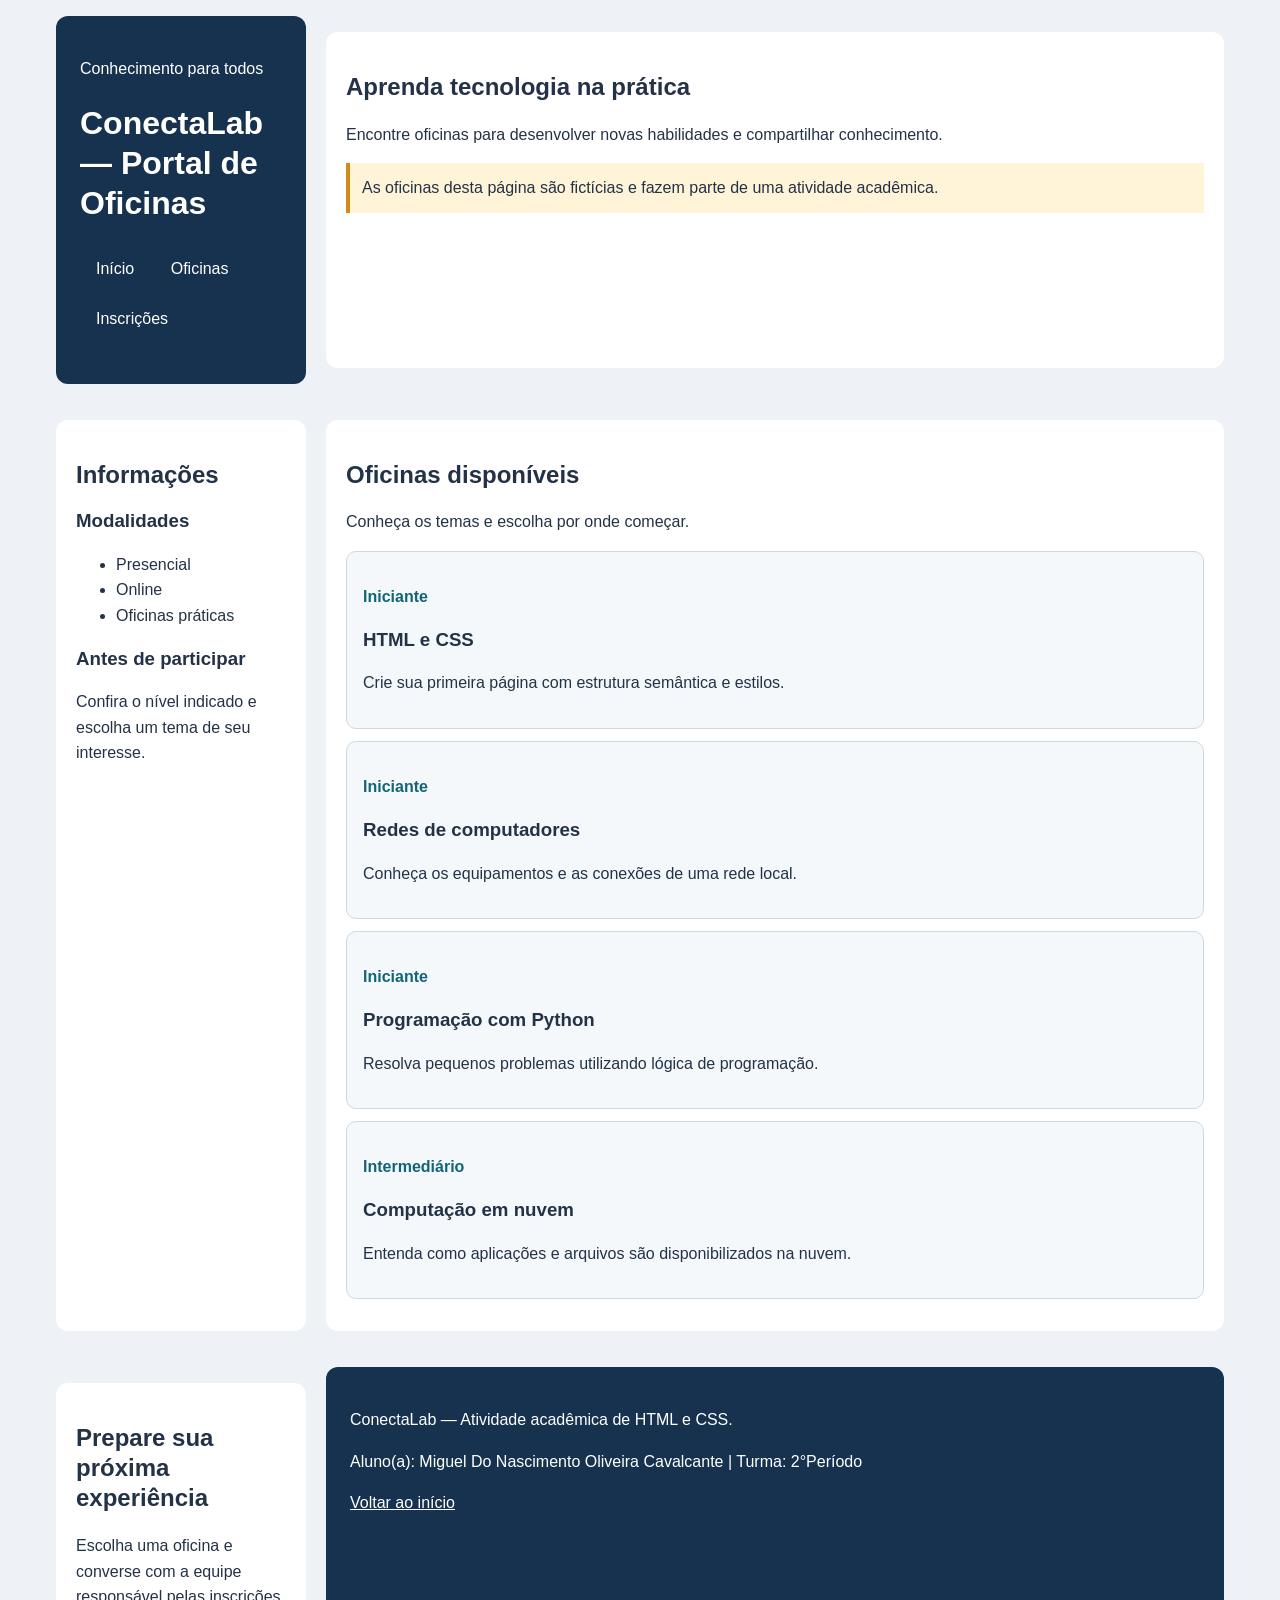
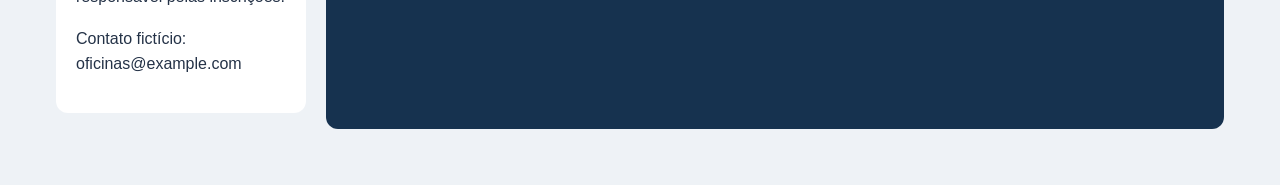
==== 2°P - Html/Formativa1-AVD2/formativa1-MiguelCavalcante.htm @ 10859c11 "responsividade" ====
<!DOCTYPE html>
<html lang="pt-BR"><head>
<meta http-equiv="content-type" content="text/html; charset=UTF-8">
<meta charset="UTF-8">
<meta name="viewport" content="width=device-width, initial-scale=1.0">
<title>ConectaLab — Formativa 1 — AVD 2</title>
<style>
* { box-sizing: border-box; }
body { margin: 0; font-family: Arial, sans-serif; background: #eef2f6; color: #243247; line-height: 1.6; }
.layout { max-width: 1200px; margin: 0 auto; padding: 16px; display: grid; gap: 20px; grid-template-columns: 250px 1fr; grid-template-areas: "cabecalho" "hero" "lateral" "chamada" "rodape";}
.cabecalho, .rodape { padding: 24px; background: #16324f; color: white; border-radius: 12px; }
h1, h2, h3 { line-height: 1.25; }
a { color: #126578; }
.menu { padding: 0; list-style: none; }
.menu li { display: inline-block; margin: 4px; }
.menu a { display: inline-block; padding: 8px 12px; color: white; text-decoration: none; border-radius: 6px; }
.menu a:hover { background: #28506f; }
a:focus-visible { outline: 3px solid #e8a838; outline-offset: 3px; }
.hero, .lateral, .principal, .chamada { background: white; padding: 20px; border-radius: 12px; margin-block: 16px; }
.card { background: #f4f8fa; border: 1px solid #cad9e3; border-radius: 10px; padding: 16px; margin-block: 12px; }
.etiqueta { color: #126578; font-weight: bold; }
.aviso { padding: 12px; background: #fff4d8; border-left: 4px solid #d18b16; }
.rodape a { color: white; }
/* ATIVIDADE: adicione aqui a grade principal, as áreas nomeadas,
   a grade dos quatro cards e a media query para até 768px. */

/* ---------------RESPONSIVIDADE---------------------- */
@media (max-width: 768px){
  .layout{
    grid-template-columns: 1fr;
    grid-template-areas:
    "cabecalho"
    "hero"
    "lateral"
    "chamada"
    "rodape";
  }
  .lista-oficinas {
    grid-template-columns: 1fr;
  }
}
</style>
</head>
<body cz-shortcut-listen="true">
<div class="layout">
  <header class="cabecalho" id="inicio">
    <p>Conhecimento para todos</p>
    <h1>ConectaLab — Portal de Oficinas</h1>
    <nav aria-label="Menu principal">
      <ul class="menu">
        <li><a href="#inicio">Início</a></li>
        <li><a href="#oficinas">Oficinas</a></li>
        <li><a href="#inscricoes">Inscrições</a></li>
      </ul>
    </nav>
  </header>
  <section class="hero" aria-labelledby="titulo-hero">
    <h2 id="titulo-hero">Aprenda tecnologia na prática</h2>
    <p>Encontre oficinas para desenvolver novas habilidades e compartilhar conhecimento.</p>
    <p class="aviso">As oficinas desta página são fictícias e fazem parte de uma atividade acadêmica.</p>
  </section>
  <aside class="lateral" aria-labelledby="titulo-lateral">
    <h2 id="titulo-lateral">Informações</h2>
    <h3>Modalidades</h3>
    <ul><li>Presencial</li><li>Online</li><li>Oficinas práticas</li></ul>
    <h3>Antes de participar</h3>
    <p>Confira o nível indicado e escolha um tema de seu interesse.</p>
  </aside>
  <main class="principal" id="oficinas">
    <h2>Oficinas disponíveis</h2>
    <p>Conheça os temas e escolha por onde começar.</p>
    <div class="lista-oficinas">
      <article class="card">
        <p class="etiqueta">Iniciante</p>
        <h3>HTML e CSS</h3>
        <p>Crie sua primeira página com estrutura semântica e estilos.</p>
      </article>
      <article class="card">
        <p class="etiqueta">Iniciante</p>
        <h3>Redes de computadores</h3>
        <p>Conheça os equipamentos e as conexões de uma rede local.</p>
      </article>
      <article class="card">
        <p class="etiqueta">Iniciante</p>
        <h3>Programação com Python</h3>
        <p>Resolva pequenos problemas utilizando lógica de programação.</p>
      </article>
      <article class="card">
        <p class="etiqueta">Intermediário</p>
        <h3>Computação em nuvem</h3>
        <p>Entenda como aplicações e arquivos são disponibilizados na nuvem.</p>
      </article>
    </div>
  </main>
  <section class="chamada" id="inscricoes" aria-labelledby="titulo-chamada">
    <h2 id="titulo-chamada">Prepare sua próxima experiência</h2>
    <p>Escolha uma oficina e converse com a equipe responsável pelas inscrições.</p>
    <p>Contato fictício: oficinas@example.com</p>
  </section>
  <footer class="rodape">
    <p>ConectaLab — Atividade acadêmica de HTML e CSS.</p>
    <p>Aluno(a): Miguel Do Nascimento Oliveira Cavalcante | Turma: 2°Período</p>
    <a href="#inicio">Voltar ao início</a>
  </footer>
</div>


</body></html>
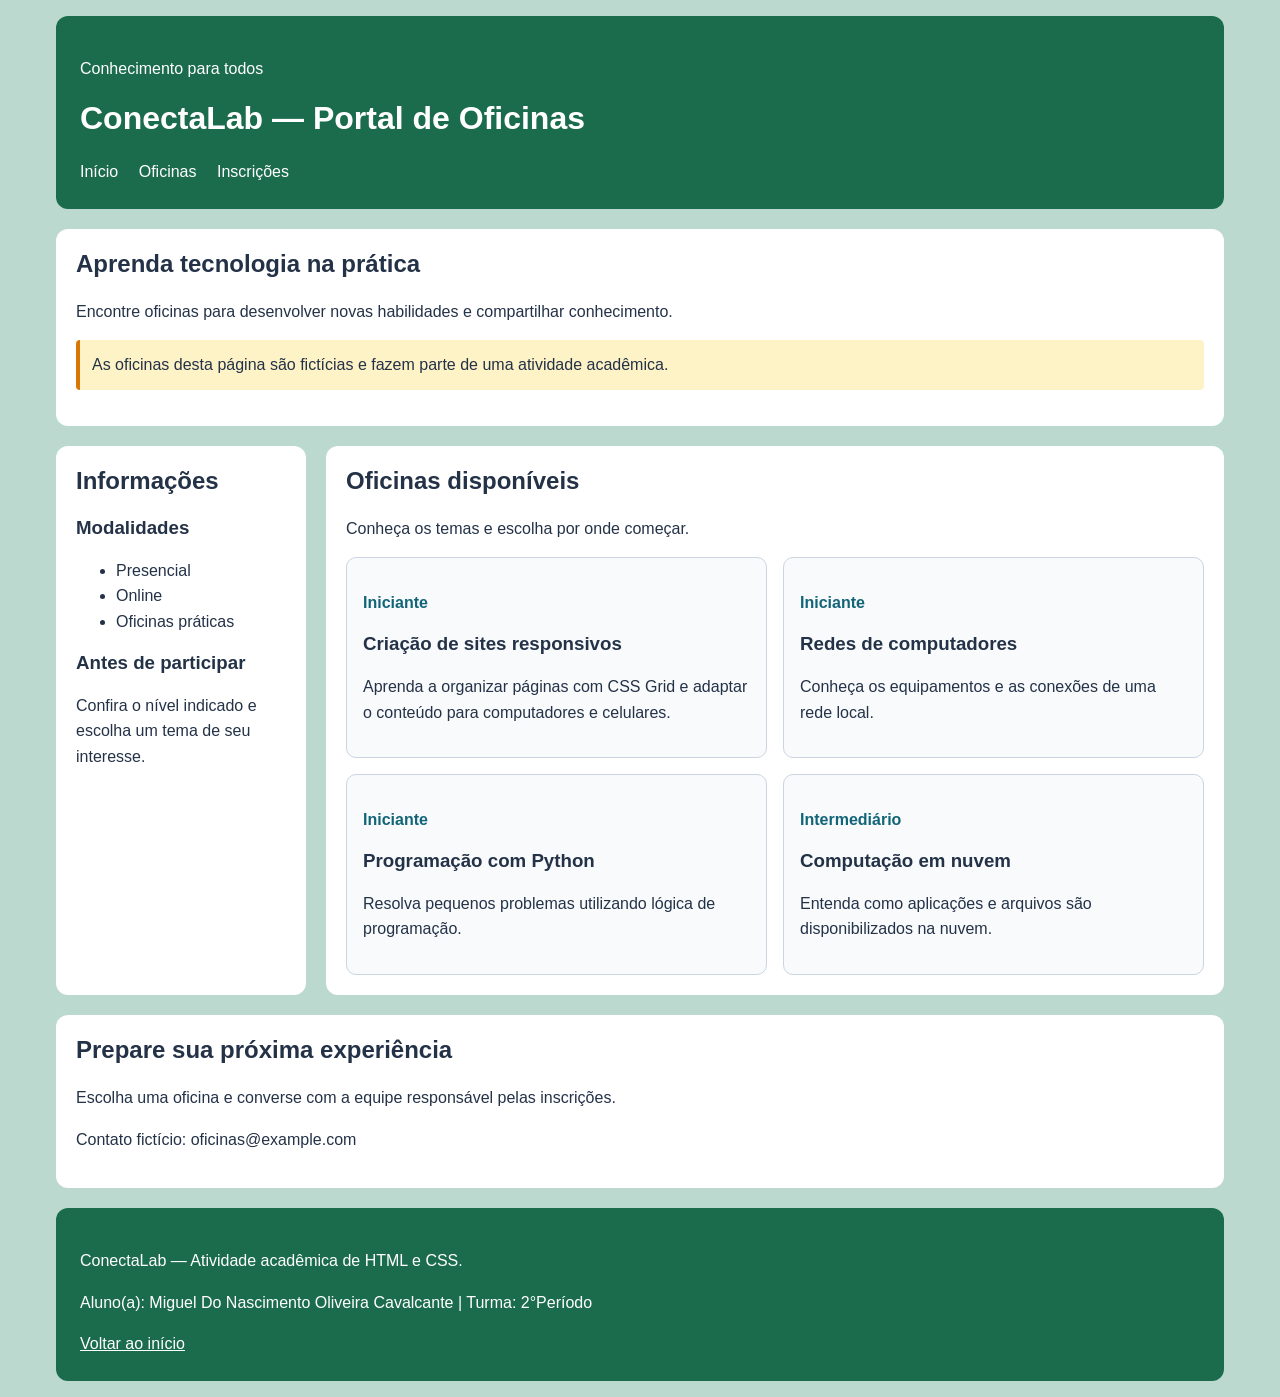
==== commit 40f4145c: "org" ====
--- a/2°P - Html/Formativa1-AVD2/formativa1-MiguelCavalcante.htm
+++ b/2°P - Html/Formativa1-AVD2/formativa1-MiguelCavalcante.htm
@@ -6,39 +6,88 @@
 <title>ConectaLab — Formativa 1 — AVD 2</title>
 <style>
 * { box-sizing: border-box; }
-body { margin: 0; font-family: Arial, sans-serif; background: #eef2f6; color: #243247; line-height: 1.6; }
-.layout { max-width: 1200px; margin: 0 auto; padding: 16px; display: grid; gap: 20px; grid-template-columns: 250px 1fr; grid-template-areas: "cabecalho" "hero" "lateral" "chamada" "rodape";}
-.cabecalho, .rodape { padding: 24px; background: #16324f; color: white; border-radius: 12px; }
-h1, h2, h3 { line-height: 1.25; }
+html, body { overflow-x: hidden; width: 100%; }
+body { margin: 0; font-family: Arial, sans-serif; background: #bcd9cf; color: #243247; line-height: 1.6; }
+.layout { 
+  max-width: 1200px; 
+  margin: 0 auto; 
+  padding: 16px; 
+  display: grid; 
+  gap: 20px; 
+  grid-template-columns: 250px 1fr; 
+  grid-template-areas: 
+    "cabecalho cabecalho"
+    "hero hero"
+    "lateral principal"
+    "chamada chamada"
+    "rodape rodape"; 
+}
+
+.cabecalho { 
+  grid-area: cabecalho; 
+  padding: 24px; 
+  background: #1b6c4c; 
+  color: white; 
+  border-radius: 12px; 
+}
+
+.hero { grid-area: hero; margin-block: 0; background: white; padding: 20px; border-radius: 12px; }
+.lateral { grid-area: lateral; margin-block: 0; background: white; padding: 20px; border-radius: 12px; }
+.principal { grid-area: principal; margin-block: 0; background: white; padding: 20px; border-radius: 12px; }
+.chamada { grid-area: chamada; margin-block: 0; background: white; padding: 20px; border-radius: 12px; }
+
+.rodape { 
+  grid-area: rodape; 
+  padding: 24px; 
+  background: #1b6c4c;
+  color: white; 
+  border-radius: 12px; 
+}
+
+h1, h2, h3 { line-height: 1.25; margin-top: 0; }
 a { color: #126578; }
-.menu { padding: 0; list-style: none; }
-.menu li { display: inline-block; margin: 4px; }
-.menu a { display: inline-block; padding: 8px 12px; color: white; text-decoration: none; border-radius: 6px; }
-.menu a:hover { background: #28506f; }
+.menu { padding: 0; list-style: none; margin: 12px 0 0 0; }
+.menu li { display: inline-block; margin-right: 16px; }
+.menu a { display: inline-block; color: white; text-decoration: none; font-weight: 500; }
+.menu a:hover { text-decoration: underline; }
 a:focus-visible { outline: 3px solid #e8a838; outline-offset: 3px; }
-.hero, .lateral, .principal, .chamada { background: white; padding: 20px; border-radius: 12px; margin-block: 16px; }
-.card { background: #f4f8fa; border: 1px solid #cad9e3; border-radius: 10px; padding: 16px; margin-block: 12px; }
+
+.lista-oficinas { 
+  display: grid; 
+  grid-template-columns: repeat(2, 1fr); 
+  gap: 16px; 
+}
+
+.card { 
+  background: #f8fafc; 
+  border: 1px solid #cbd5e1; 
+  border-radius: 10px; 
+  padding: 16px; 
+  margin-block: 0;
+}
+
 .etiqueta { color: #126578; font-weight: bold; }
-.aviso { padding: 12px; background: #fff4d8; border-left: 4px solid #d18b16; }
+.aviso { padding: 12px; background: #fef3c7; border-left: 4px solid #d97706; border-radius: 4px; }
 .rodape a { color: white; }
-/* ATIVIDADE: adicione aqui a grade principal, as áreas nomeadas,
-   a grade dos quatro cards e a media query para até 768px. */
 
-/* ---------------RESPONSIVIDADE---------------------- */
-@media (max-width: 768px){
-  .layout{
-    grid-template-columns: 1fr;
-    grid-template-areas:
-    "cabecalho"
-    "hero"
-    "lateral"
-    "chamada"
-    "rodape";
+/* ------------------RESPONSIVIDADE------------- */
+@media (max-width: 768px) {
+  .layout { 
+    grid-template-columns: 1fr; 
+    grid-template-areas: 
+      "cabecalho"
+      "hero"
+      "lateral"
+      "principal"
+      "chamada"
+      "rodape"; 
   }
-  .lista-oficinas {
+  .lista-oficinas { 
     grid-template-columns: 1fr;
   }
 }
+/* ATIVIDADE: adicione aqui a grade principal, as áreas nomeadas,
+   a grade dos quatro cards e a media query para até 768px. */
 </style>
 </head>
 <body cz-shortcut-listen="true">
@@ -72,8 +121,8 @@
     <div class="lista-oficinas">
       <article class="card">
         <p class="etiqueta">Iniciante</p>
-        <h3>HTML e CSS</h3>
-        <p>Crie sua primeira página com estrutura semântica e estilos.</p>
+        <h3>Criação de sites responsivos</h3>
+        <p>Aprenda a organizar páginas com CSS Grid e adaptar o conteúdo para computadores e celulares.</p>
       </article>
       <article class="card">
         <p class="etiqueta">Iniciante</p>
